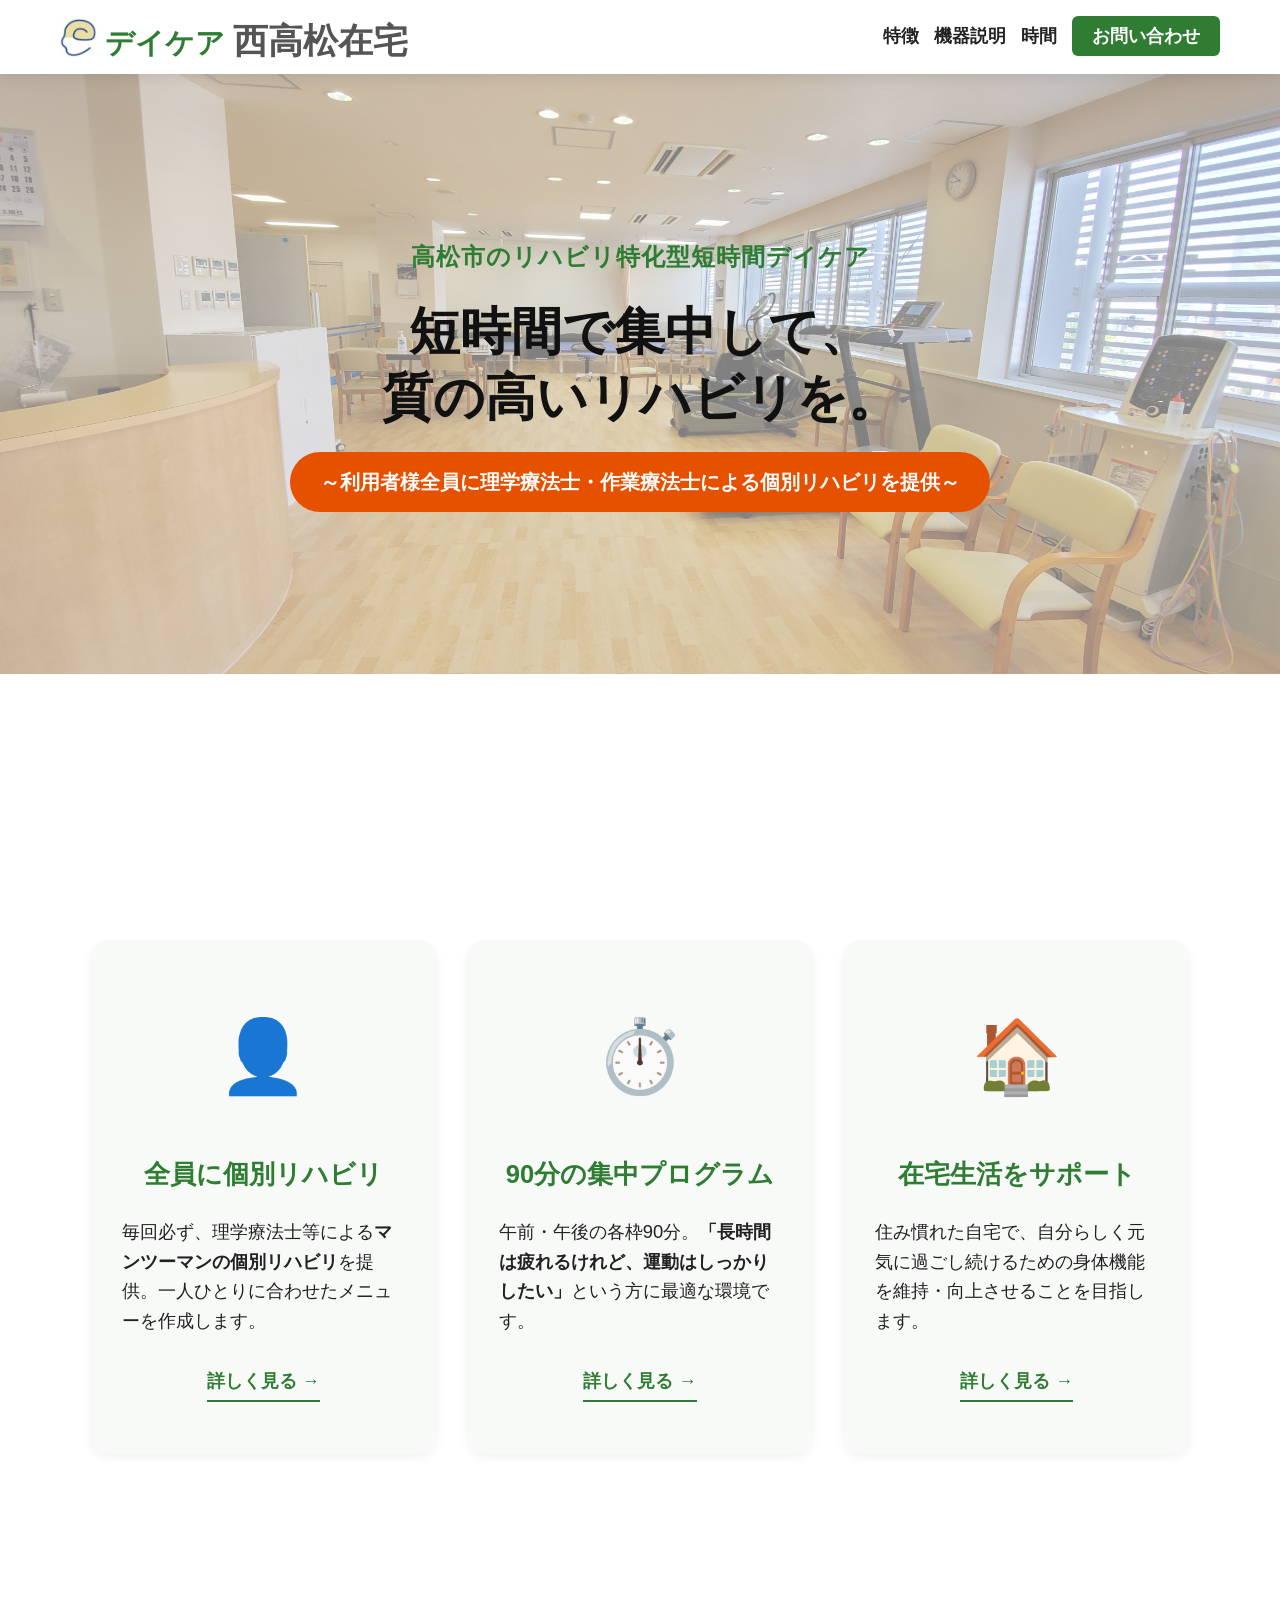
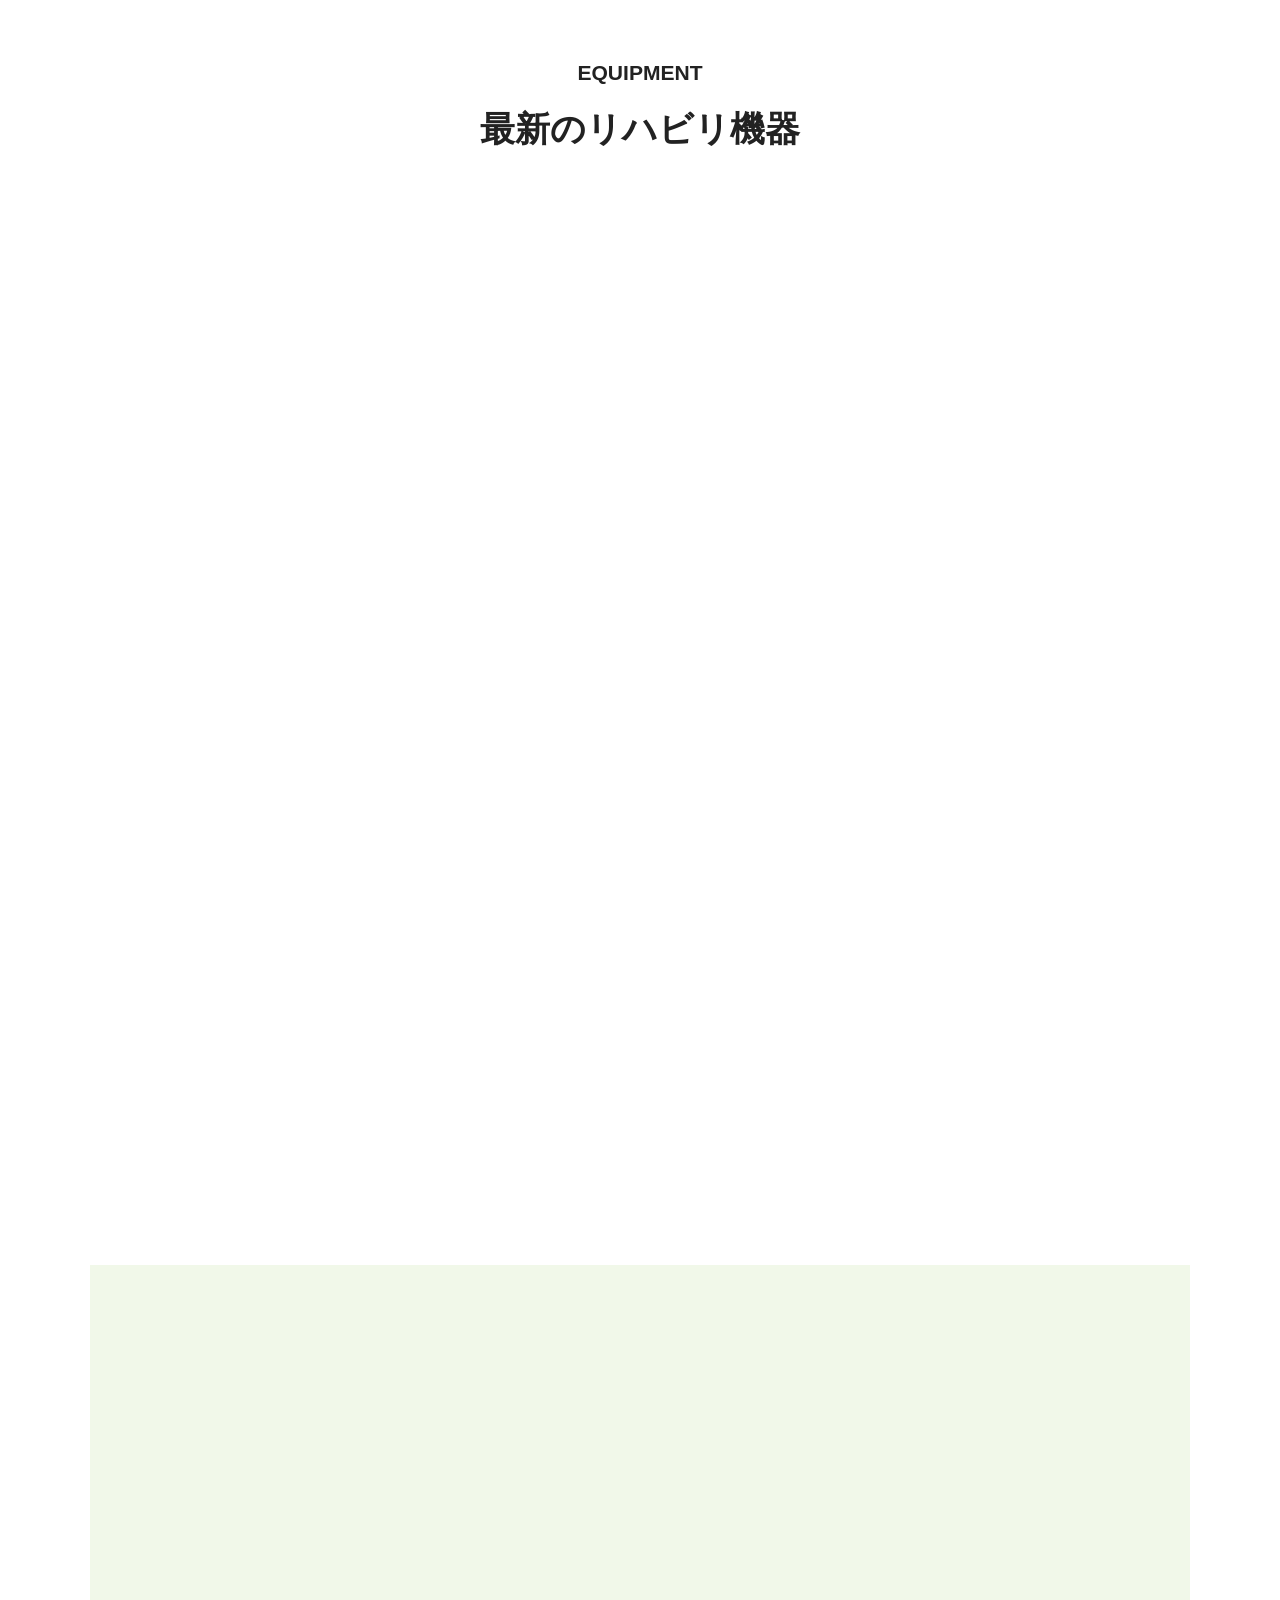
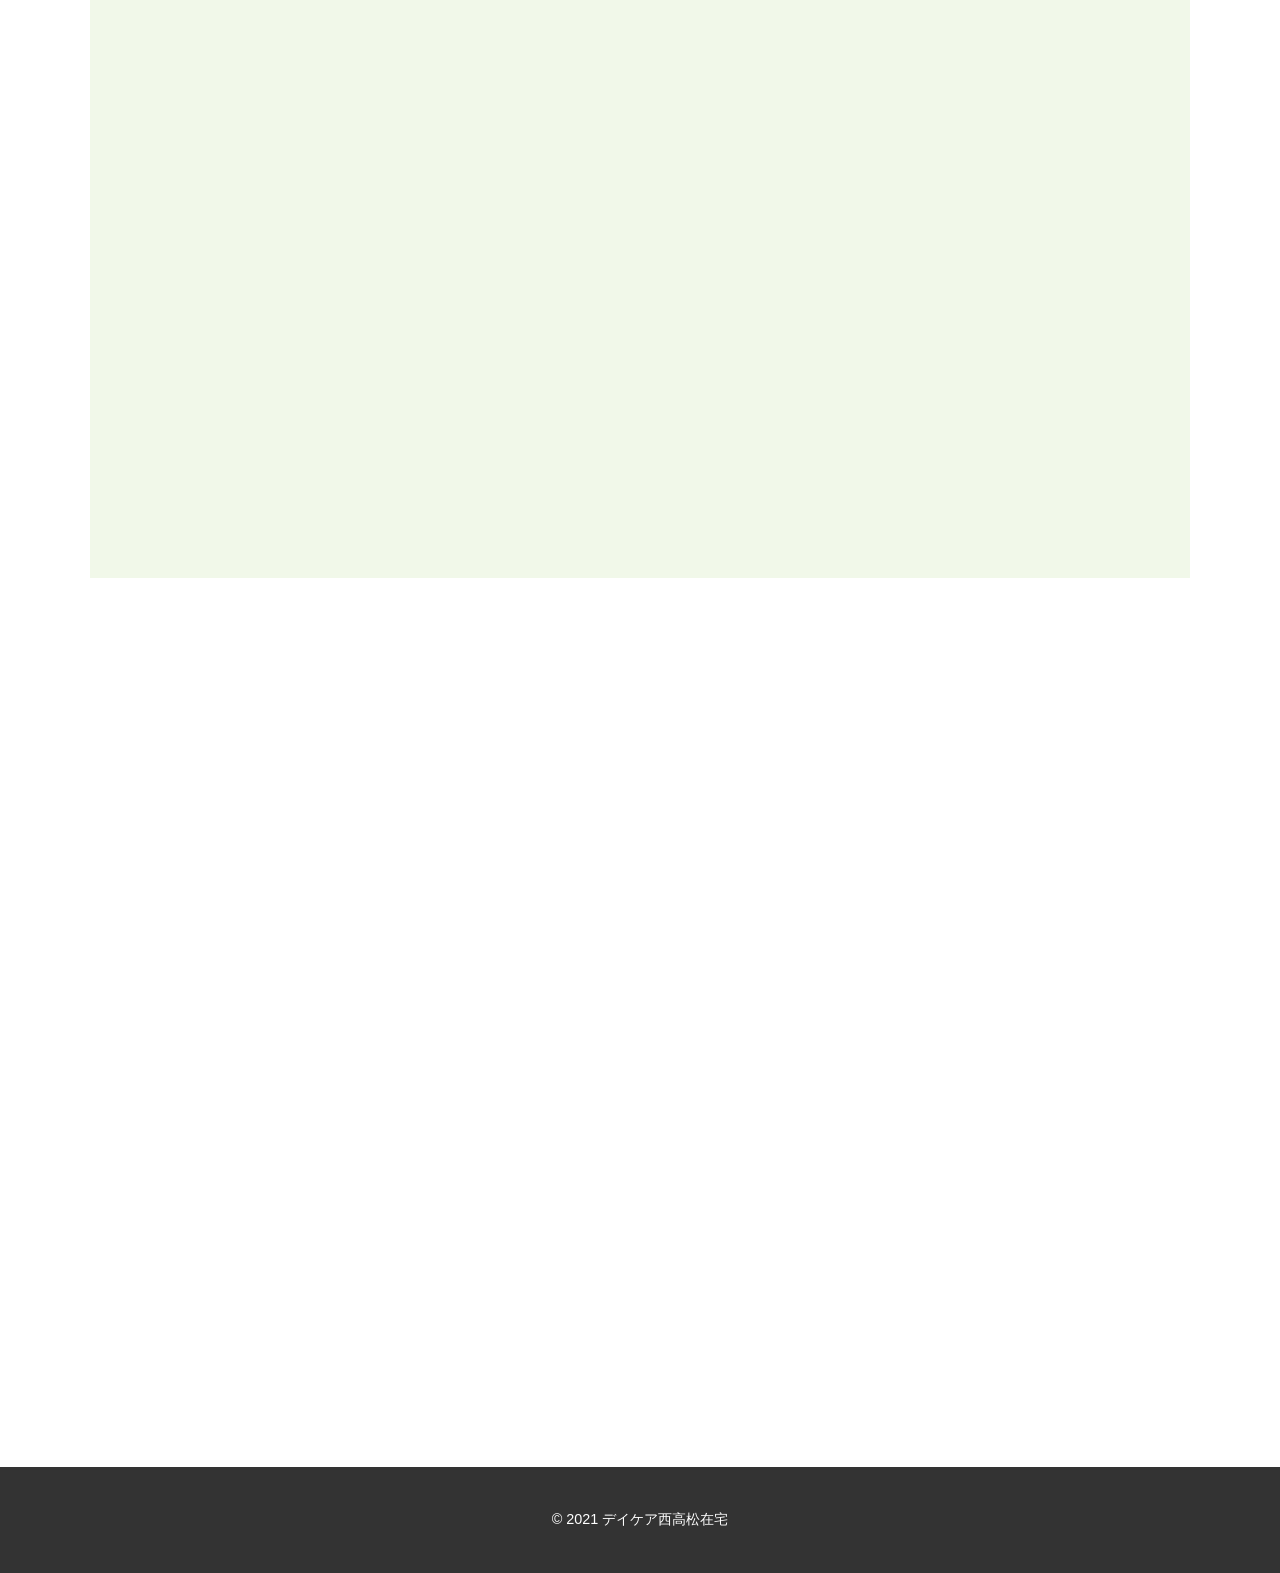
==== index.html @ 2478ccc9 "Add files via upload" ====
<!DOCTYPE html>
<html lang="ja">
<head>
    <meta charset="UTF-8">
    <meta name="viewport" content="width=device-width, initial-scale=1.0">
    <title>デイケア西高松在宅 | 高松市の短時間集中リハビリ</title>
    <link rel="stylesheet" href="style.css">
    <link rel="icon" href="favicon.jpg" type="image/jpeg">
</head>
<body>

    <header class="main-header">
        <div class="header-container">
            <div class="logo">
                <a href="index.html">
                    <img src="logo.jpg" alt="デイケア西高松在宅 ロゴ" class="header-logo-img">
                    デイケア <span class="logo-sub">西高松在宅</span>
                </a>
            </div>

            <nav class="main-nav">
            <ul>
                <li><a href="#features">特徴</a></li>
                <li><a href="#equipment">機器説明</a></li>
                <li><a href="#schedule">時間</a></li>
                <li><a href="contact.html" class="btn-contact-top">お問い合わせ</a></li>
            </ul>
        </div>
    </header>

    <main>
        <section class="hero">
            <div class="hero-slides">
                <img src="hero1.jpg" class="slide active" alt="施設内景">
                <img src="hero2.jpg" class="slide" alt="リハビリ風景">
            </div>
            
            <div class="hero-content">
                <p class="hero-sub reveal">高松市のリハビリ特化型短時間デイケア</p>
                
                <h1 class="reveal">短時間で集中して、<br>質の高いリハビリを。</h1>
                
                <div class="hero-badge reveal">
                    ～利用者様全員に理学療法士・作業療法士による<br class="mobile-br">個別リハビリを提供～
                </div>
            </div>
        </section>

        <section id="features" class="services container">
            <div class="section-title reveal">
                <h3>FEATURES</h3>
                <p>選ばれる3つの理由</p>
            </div>
            <div class="service-grid">
                <a href="rehab-individual.html" class="service-card reveal">
                    <div class="icon">👤</div>
                    <h4>全員に個別リハビリ</h4>
                    <p>毎回必ず、理学療法士等による<strong>マンツーマンの個別リハビリ</strong>を提供。一人ひとりに合わせたメニューを作成します。</p>
                    <span class="view-more">詳しく見る →</span>
                </a>

                <a href="rehab-program.html" class="service-card reveal">
                    <div class="icon">⏱️</div>
                    <h4>90分の集中プログラム</h4>
                    <p>午前・午後の各枠90分。<strong>「長時間は疲れるけれど、運動はしっかりしたい」</strong>という方に最適な環境です。</p>
                    <span class="view-more">詳しく見る →</span>
                </a>

                <a href="rehab-support.html" class="service-card reveal">
                    <div class="icon">🏠</div>
                    <h4>在宅生活をサポート</h4>
                    <p>住み慣れた自宅で、自分らしく元気に過ごし続けるための身体機能を維持・向上させることを目指します。</p>
                    <span class="view-more">詳しく見る →</span>
                </a>
            </div>
        </section>

        <section id="equipment" class="equipment-section container">
            <div class="section-title reveal">
                <h3>EQUIPMENT</h3>
                <p>最新のリハビリ機器</p>
            </div>

            <div class="equipment-grid">
                <div class="equipment-card reveal">
                    <div class="eq-image-box">
                        <picture>
                            <source srcset="aqua-mobile.jpg" media="(max-width: 768px)">
                            <img src="aqua-cube.jpg" alt="ウォーターベッド アクアキューブ">
                        </picture>
                        <span class="eq-tag">リラックス</span>
                    </div>
                    <div class="eq-info">
                        <h4>ウォーターベッド<br><small>（アクアキューブ）</small></h4>
                        <p>水圧の力で全身を優しくマッサージ。血行を促進し、リハビリ前後の筋肉を心地よくほぐします。</p>
                    </div>
                </div>

                <div class="equipment-card reveal">
                    <div class="eq-image-box">
                        <picture>
                            <source srcset="sedante-mobile.jpg" media="(max-width: 768px)">
                            <img src="sedante-neo.jpg" alt="干渉波 セダンテネオ">
                        </picture>
                        <span class="eq-tag">痛み・コリの緩和</span>
                    </div>
                    <div class="eq-info">
                        <h4>干渉波治療器<br><small>（セダンテネオ）</small></h4>
                        <p>深部の筋肉まで届く電気刺激で、関節の痛みや肩・腰の頑固なコリを和らげ、動きやすい体を作ります。</p>
                    </div>
                </div>

                <div class="equipment-card reveal">
                    <div class="eq-image-box">
                        <picture>
                            <source srcset="nustep-mobile.jpg" media="(max-width: 768px)">
                            <img src="nustep.jpg" alt="ニューステップ T4r">
                        </picture>
                        <span class="eq-tag">全身運動</span>
                    </div>
                    <div class="eq-info">
                        <h4>ニューステップ<br><small>（T4r）</small></h4>
                        <p>座ったまま手足を連動させて動かせるので、体力に自信がない方でも安全に全身の筋力トレーニングが可能です。</p>
                    </div>
                </div>

                <div class="equipment-card reveal">
                    <div class="eq-image-box">
                        <picture>
                            <source srcset="powerplate-mobile.jpg" media="(max-width: 768px)">
                            <img src="power-plate.jpg" alt="パワープレート my7">
                        </picture>
                        <span class="eq-tag">筋力・バランス</span>
                    </div>
                    <div class="eq-info">
                        <h4>パワープレート<br><small>（my7）</small></h4>
                        <p>独自の振動が筋肉を刺激し、短時間で筋力アップやバランス能力の向上が期待できる、最先端の機器です。</p>
                    </div>
                </div>

                <div class="equipment-card reveal">
                    <div class="eq-image-box">
                        <picture>
                            <source srcset="treadmill-mobile.jpg" media="(max-width: 768px)">
                            <img src="treadmill.jpg" alt="トレッドミル">
                        </picture>
                        <span class="eq-tag">歩行トレーニング</span>
                    </div>
                    <div class="eq-info">
                        <h4>トレッドミル<br><small>（傾斜機能付き）</small></h4>
                        <p>個々のペースに合わせた歩行練習が可能。傾斜をつけて歩くことで、お尻や太ももの裏の筋肉により効果的に効きます。</p>
                    </div>
                </div>
            </div>
        </section>

        <section id="schedule" class="schedule-section container">
            <div class="section-title reveal">
                <h3>SCHEDULE</h3>
                <p>サービス提供時間</p>
            </div>
            
            <div class="table-wrapper reveal">
                <table class="schedule-table">
                    <thead>
                        <tr>
                            <th>時間枠</th>
                            <th>月〜金</th>
                            <th>土曜日</th>
                        </tr>
                    </thead>
                    <tbody>
                        <tr>
                            <td class="time-label">午前①<br>09:00 – 10:30</td> <td class="mark">○</td>
                            <td class="mark">○</td>
                        </tr>
                        <tr>
                            <td class="time-label">午前②<br>10:45 – 12:15</td>
                            <td class="mark">○</td>
                            <td class="mark">○</td>
                        </tr>
                        <tr>
                            <td class="time-label">午後①<br>13:30 – 15:00</td>
                            <td class="mark">○</td>
                            <td class="closed">ー</td>
                        </tr>
                        <tr>
                            <td class="time-label">午後②<br>15:15 – 16:45</td>
                            <td class="mark">○</td>
                            <td class="closed">ー</td>
                        </tr>
                    </tbody>
                </table>
            </div>
            <div class="info-footer reveal">
                <p class="closed-notes">※日曜日・祝日・お盆・年末年始はお休みです。</p>
                <a href="contact.html" class="btn-tel">ご相談はこちら</a>
            </div>
        </section>

        <section id="access" class="access-section container">
            <div class="section-title reveal">
                <h3>ACCESS</h3>
                <p>アクセス・所在地</p>
            </div>

            <div class="access-grid reveal">
                <div class="map-area">
                    <iframe 
                        src="https://www.google.com/maps/embed?pb=!1m18!1m12!1m3!1d3288.547144970669!2d134.06280457635293!3d34.34316230237748!2m3!1f0!2f0!3f0!3m2!1i1024!2i768!4f13.1!3m3!1m2!1s0x355395638c4c34a1%3A0x679069d651786523!2z44CSNzYwLTAwNjYg6aaZ5bed55yM6auY5p2-5biC56aP5bKh55S677yU5LiB55uu77yS77yY4oiS77yT77yQIDJG!5e0!3m2!1sja!2sjp!4v1710920000000!5m2!1sja!2sjp" 
                        width="100%" height="300" style="border:0;" allowfullscreen="" loading="lazy" referrerpolicy="no-referrer-when-downgrade">
                    </iframe>
                </div>

                <div class="address-info">
                    <h4>デイケア西高松在宅</h4>
                    
                    <div class="address-details">
                        <p class="address-text">
                            <span class="zip">〒760-0066</span><br>
                            香川県高松市福岡町4丁目28番30号 2F
                        </p>
                        
                        <div class="contact-list">
                            <div class="contact-item">
                                <span class="label">電話</span>
                                <a href="tel:080-3127-6920" class="tel-link">080-3127-6920</a>
                            </div>
                            <div class="contact-item">
                                <span class="label">FAX</span>
                                <span class="value">087-821-8878</span>
                            </div>
                            <div class="contact-item">
                                <span class="label">Mail</span>
                                <a href="mailto:daycare.es@nishitakamatsu.jp" class="mail-link">daycare.es@nishitakamatsu.jp</a>
                            </div>
                        </div>
                    </div>

                    <div class="parking-info-box"> <h5>【お車でお越しの方へ】</h5>
                        <p>ビル北側にある<strong>立体駐車場1階の「緑色の枠」</strong>にお停めください。</p>
                    </div>
                </div>
            </div>
        </section>
        
    </main>

    <footer class="footer">
        <div class="container">
            <p>&copy; 2021 デイケア西高松在宅</p>
        </div>
    </footer>

    <script src="script.js"></script>
</body>
</html>
---- style.css ----
/* --- リセットと基本設定 --- */
* {
    margin: 0; padding: 0; box-sizing: border-box;
}

:root {
    --primary-color: #2E7D32; /* 濃い緑（信頼感） */
    --accent-color: #E65100;  /* 濃いオレンジ（活気） */
    --text-color: #222;       /* ほぼ黒（読みやすさ） */
    --bg-light: #F1F8E9;
}

body {
    font-size: 18px; /* 50-60代向けに大きく設定 */
    font-family: "Hiragino Kaku Gothic ProN", "Meiryo", sans-serif;
    color: var(--text-color);
    line-height: 1.8;
    background-color: #fff;
    overflow-x: hidden;
}

.container { max-width: 1100px; margin: 0 auto; padding: 0 20px; }

/* --- ヘッダー：ここが崩れ防止の肝です --- */
.main-header {
    width: 100%; background: #fff; box-shadow: 0 2px 15px rgba(0,0,0,0.1);
    position: sticky; top: 0; z-index: 1000;
}

.header-container {
    max-width: 1200px; margin: 0 auto; padding: 15px 20px;
    display: flex; justify-content: space-between; align-items: center;
}

/* --- ヘッダー内のロゴ調整 --- */
.logo {
    display: flex; /* 親要素もflexにしておくとより安定します */
    align-items: baseline; /* 親も揃えておきます */
    font-size: 1.8rem; /* ここがベースの大きさ */
    font-weight: bold;
    color: var(--primary-color);
    white-space: nowrap;
}

.logo-sub {
    /* ↓ サイズを 1rem から変更。親の .logo と同じにするには 1em (または 1.8rem) にします */
    font-size: 1.2em; 
    color: #555; /* 色はそのままグレーを維持 */
    margin-left: 0;
    font-weight: bold; /* デイケアに合わせて太字にすると統一感が出ます */
}

/* --- ロゴのレイアウト調整 --- */
.logo a {
    display: flex;       /* 横並び */
    /* ★ここを center から baseline に変更！ */
    align-items: baseline;
    gap: 12px;           /* ロゴと文字の隙間 */
    text-decoration: none;
    
    /* ★超重要：テキストの「見えない余白（行間）」を0にして、ロゴに高さを合わせます */
    line-height: 1 !important; 
}

.header-logo-img {
    height: 38px; /* 文字の高さに合わせるなら 38px 〜 40px くらい */
    width: auto;
    
    /* 余計なマージンは全てリセット */
    margin: 0 !important;
    position: static !important;
    
    /* ★もし下揃えにしてロゴが「下すぎ」と感じたら、
       ほんの少しだけ浮かせる魔法（1px〜2px） */
    transform: translateY(4px); 
}

.main-nav ul {
    list-style: none; display: flex; gap: 15px; align-items: center;
}
.main-nav a {
    text-decoration: none; color: var(--text-color); font-weight: bold; font-size: 1.1rem;
}
.btn-contact-top {
    background: var(--primary-color) !important; color: #fff !important;
    padding: 10px 20px; border-radius: 6px; font-size: 1rem;
}

/* --- ヒーロー（じわーと入れ替わるクロスフェード版） --- */
.hero {
    height: 600px; /* スライドが見えやすいよう少し高めに設定 */
    position: relative;
    display: flex;
    align-items: center;
    justify-content: center;
    text-align: center;
    overflow: hidden;
    background-color: #f0f0f0;
}

/* スライド画像エリア */
.hero-slides {
    position: absolute;
    top: 0; left: 0;
    width: 100%; height: 100%;
    z-index: 1;
}

.slide {
    position: absolute;
    top: 0; left: 0;
    width: 100%; height: 100%;
    object-fit: cover;
    
    /* 初期状態は透明 */
    opacity: 0;
    /* 2秒かけてじわーと変化させる */
    transition: opacity 2.0s ease-in-out; 
}

/* このクラスがついた時だけ表示される */
.slide.active {
    opacity: 1;
}

/* 画像の上の半透明カバー（文字を読みやすくする） */
.hero-slides::after {
    content: "";
    position: absolute;
    top: 0; left: 0;
    width: 100%; height: 100%;
    background: rgba(255, 255, 255, 0.5); /* 白背景を50%被せる */
    z-index: 2;
}

/* 文字コンテンツエリア */
.hero-content {
    position: relative;
    z-index: 3; /* 画像やカバーより上に表示 */
    padding: 0 20px;
}

/* --- 文字サイズ設定（50-60代向けデカ文字） --- */
.hero h1 { 
    font-size: 3.2rem; 
    line-height: 1.3; 
    color: #111; 
    margin: 20px 0; 
}

.hero-sub {
    color: var(--primary-color);
    font-weight: bold;
    font-size: 1.5rem; 
    letter-spacing: 1px;
    margin-bottom: 15px;
    display: block;
}

.hero-badge {
    display: inline-block; 
    background: var(--accent-color); 
    color: #fff;
    padding: 12px 30px; 
    border-radius: 50px; 
    font-size: 1.25rem; 
    font-weight: bold;
}

/* フェードアニメーション */
.fade {
    animation: fadeEffect 2s;
}

@keyframes fadeEffect {
    from { opacity: 0.4; }
    to { opacity: 1; }
}

/* --- 特徴カード（最新のアニメーション・色付き版） --- */
.services { 
    padding: 100px 0; 
}

.section-title { 
    text-align: center; 
    margin-bottom: 60px; 
}

.section-title p { 
    font-size: 2.2rem; 
    font-weight: bold; 
    margin-top: 5px; 
}

.service-grid {
    display: grid;
    grid-template-columns: repeat(auto-fit, minmax(300px, 1fr));
    gap: 30px;
}

/* カード本体の設定 */
.service-card {
    display: block; /* カード全体をクリック可能に */
    text-decoration: none; /* リンクの下線を消す */
    color: inherit; /* 文字色を黒のままに */
    background: #f8faf8; /* ★ほんのり薄いセージグリーン */
    padding: 50px 30px;
    border-radius: 20px;
    border: 2px solid transparent;
    text-align: center;
    box-shadow: 0 4px 10px rgba(0,0,0,0.05);
    
    /* 動きをなめらかにする設定 */
    transition: all 0.3s ease;
    cursor: pointer;
}

/* マウスを乗せた時の動き（ホバー） */
.service-card:hover {
    background: #ffffff; /* 背景を白く */
    border-color: var(--primary-color); /* 枠線を緑に */
    transform: translateY(-10px); /* 10px上に浮き上がる */
    box-shadow: 0 15px 30px rgba(46, 125, 50, 0.15); /* 影を強くする */
}

.service-card .icon {
    font-size: 4.5rem;
    margin-bottom: 30px;
    display: block;
}

.service-card h4 {
    font-size: 1.6rem;
    color: var(--primary-color);
    margin-bottom: 20px;
}

.service-card p {
    font-size: 1.15rem;
    text-align: left;
    margin-bottom: 20px;
    line-height: 1.6;
}

/* 「詳しく見る」の文字 */
.view-more {
    display: inline-block;
    color: var(--primary-color);
    font-weight: bold;
    border-bottom: 2px solid var(--primary-color);
    padding-bottom: 2px;
    margin-top: 10px;
    transition: 0.3s;
}

.service-card:hover .view-more {
    color: var(--accent-color);
    border-color: var(--accent-color);
}
/* --- 時間割テーブル --- */
.schedule-section { padding-bottom: 100px; background: var(--bg-light); padding-top: 80px; }
.table-wrapper { overflow-x: auto; margin-top: 30px; }
.schedule-table {
    width: 100%; border-collapse: collapse; background: #fff; font-size: 1.4rem;
}
.schedule-table th {
    background: var(--primary-color);
    color: #fff;
    /* ★20pxから10pxに減らします */
    padding: 10px; 
    text-align: center;
}

.schedule-table td {
    /* ★こちらも10pxに。左右の余白は15pxくらい残すと見やすいです */
    padding: 10px 15px; 
    border: 1px solid #ddd;
    text-align: center;
    font-weight: bold;
    /* ★行の間隔も少し詰めるとさらにスッキリします */
    line-height: 1.3;
}

/* ↓ ここを修正しました：中央寄せにして、左の余白をリセットしています */
.time-label { 
    text-align: center !important; 
    background: #fafafa; 
    padding-left: 0 !important; 
}

.mark { color: var(--primary-color); font-size: 1.6rem; }

/* --- フォームへの誘導ボタン --- */
.info-footer { text-align: center; margin-top: 60px; }
.btn-tel {
    display: inline-block; background: var(--accent-color); color: #fff;
    text-decoration: none; padding: 25px 50px; border-radius: 12px;
    font-size: 1.6rem; font-weight: bold; box-shadow: 0 4px 0 #bf4300;
}

/* --- アクセスセクション（完成版：駐車場強調デザイン） --- */
.access-section {
    padding: 100px 20px;
}

.access-grid {
    display: flex;
    gap: 50px;
    align-items: flex-start;
    margin-top: 40px;
}

.map-area {
    flex: 1.2;
    border-radius: 20px;
    overflow: hidden;
    box-shadow: 0 10px 30px rgba(0,0,0,0.08);
    border: 1px solid #eee;
}

.address-info {
    flex: 1;
}

.address-info h4 {
    font-size: 2rem;
    color: var(--primary-color);
    margin-bottom: 25px;
    border-bottom: 3px solid var(--primary-color);
    display: inline-block;
    padding-bottom: 5px;
}

.address-text {
    font-size: 1.3rem;
    font-weight: bold;
    margin-bottom: 30px;
    line-height: 1.6;
}

/* 連絡先リスト */
.contact-item {
    display: flex;
    align-items: center;
    margin-bottom: 15px;
    font-size: 1.2rem;
}

.contact-item .label {
    background: var(--primary-color);
    color: #fff;
    padding: 2px 12px;
    border-radius: 4px;
    font-size: 0.9rem;
    margin-right: 15px;
    min-width: 65px;
    text-align: center;
}

.tel-link {
    color: var(--accent-color);
    text-decoration: none;
    font-size: 1.7rem; /* 少しだけ大きくしました */
    font-weight: bold;
}

.mail-link {
    color: var(--primary-color);
    word-break: break-all;
    text-decoration: none;
}

/* ★ 駐車場案内の強調ボックス（ここが新しくなっています） */
.parking-info-box {
    background: #FFF3E0; /* 薄いオレンジ背景 */
    border: 2px dashed var(--accent-color); /* オレンジの点線で囲む */
    padding: 25px;
    border-radius: 12px;
    margin-top: 30px;
}

.parking-info-box h5 {
    color: var(--accent-color);
    font-size: 1.2rem;
    margin-bottom: 10px;
}

.parking-info-box p {
    font-size: 1.1rem;
    line-height: 1.6;
}

.parking-info-box strong {
    color: #d32f2f; /* 赤文字でさらに強調 */
    font-size: 1.2rem;
}

/* --- 導入機器セクション --- */
.equipment-section {
    padding: 100px 20px;
    background-color: #fff;
}

/* --- 修正後の `.equipment-grid` --- */
.equipment-grid {
    /* グリッドからフレックスボックスに変更します */
    display: flex;
    flex-wrap: wrap;       /* 追加：画面幅に合わせて折り返す */
    justify-content: center; /* ★肝：アイテム全体を中央揃えにする */
    gap: 40px;
    margin-top: 40px;
}

/* 各カードの幅をフレックスで調整します */
.equipment-card {
    background: #fff;
    border-radius: 15px;
    overflow: hidden;
    box-shadow: 0 10px 25px rgba(0,0,0,0.05);
    border: 1px solid #eee;

    /* カードの幅をフレックスで管理 */
    /* 画面幅に合わせて320pxまで広がり、狭くなれば縮む設定 */
    flex: 0 1 320px; 
}

/* 画像エリア */
.eq-image-box {
    position: relative;
    width: 100%;
    height: 220px;
    background: #f0f0f0; /* 画像がない時の仮背景 */
}

.eq-image-box img {
    width: 100%;
    height: 100%;
    object-fit: cover;
}

/* オレンジ色のタグ */
.eq-tag {
    position: absolute;
    top: 15px;
    left: 15px;
    background: var(--accent-color);
    color: #fff;
    padding: 5px 15px;
    border-radius: 50px;
    font-size: 0.9rem;
    font-weight: bold;
}

/* テキストエリア */
.eq-info {
    padding: 25px;
}

.eq-info h4 {
    font-size: 1.4rem;
    color: var(--primary-color);
    margin-bottom: 15px;
    line-height: 1.3;
}

.eq-info h4 small {
    font-size: 0.9rem;
    color: #666;
}

.eq-info p {
    font-size: 1.05rem;
    line-height: 1.6;
    color: #444;
}

/* --- フッター --- */
.footer { padding: 40px 0; text-align: center; background: #333; color: #fff; font-size: 0.9rem; }

/* --- アニメーション --- */
.reveal { opacity: 0; transform: translateY(40px); transition: 1s ease-out; }
.reveal.active { opacity: 1; transform: translateY(0); }

/* --- 詳細ページ用スタイル --- */
.sub-page {
    background-color: #fff;
}

.page-content {
    padding-top: 60px;
    padding-bottom: 100px;
    max-width: 900px; /* 読みやすいように少し幅を絞る */
}

.detail-header {
    /* ↓ タイトルと上のCONTACTを中央に寄せます */
    text-align: center; 
    border-bottom: 2px solid var(--primary-color);
    margin-bottom: 40px;
    padding-bottom: 20px;
}

.category-tag {
    color: var(--primary-color);
    font-weight: bold;
    letter-spacing: 2px;
    font-size: 0.9rem;
}

.detail-header h1 {
    font-size: 2.2rem;
    color: #111;
    margin-top: 10px;
}

.lead-text {
    font-size: 1.3rem; 
    font-weight: bold;
    color: var(--primary-color);
    margin-bottom: 40px;
    line-height: 1.5;
    /* ↓ ここを修正：文章自体も中央に寄せます */
    text-align: center; 
    /* 前回の nowrap は消さずに入れておくと1行を維持できます */
    white-space: nowrap; 
}

.detail-body h3 {
    font-size: 1.6rem;
    margin: 40px 0 20px;
    padding-left: 15px;
    border-left: 5px solid var(--accent-color);
}

.detail-body p {
    font-size: 1.15rem;
    margin-bottom: 25px;
}

.point-box {
    background: var(--bg-light);
    padding: 30px;
    border-radius: 15px;
    margin: 40px 0;
}

.point-box h4 {
    font-size: 1.3rem;
    margin-bottom: 15px;
    color: var(--primary-color);
}

.point-box ul {
    list-style-type: "✔ ";
    padding-left: 20px;
}

.point-box li {
    font-size: 1.1rem;
    margin-bottom: 10px;
}

.back-link {
    margin-top: 60px;
    text-align: center;
}

.btn-back {
    text-decoration: none;
    color: #666;
    font-weight: bold;
    border: 1px solid #ccc;
    padding: 10px 25px;
    border-radius: 5px;
    transition: 0.3s;
}

.btn-back:hover {
    background: #f5f5f5;
}

/* --- ロゴのリンク設定を追記 --- */
.logo a {
    text-decoration: none; /* 下線を消す */
    color: inherit;        /* 親要素（.logo）の色を引き継ぐ */
    display: block;        /* クリックできる範囲を広げる */
}

/* --- お問い合わせフォーム（別ページ用） --- */
.contact-form-area {
    background: #fff;
    padding: 40px 0;
}

.contact-form {
    display: flex;
    flex-direction: column;
    gap: 30px;
    margin-top: 30px;
}

.form-group {
    display: flex;
    flex-direction: column;
    gap: 10px;
}

.form-group label {
    font-weight: bold;
    font-size: 1.1rem;
    color: var(--primary-color);
}

.required {
    background: #ff5252;
    color: #fff;
    font-size: 0.75rem;
    padding: 2px 8px;
    border-radius: 4px;
    margin-left: 10px;
}

.form-group input, 
.form-group select, 
.form-group textarea {
    padding: 15px;
    border: 2px solid #ddd;
    border-radius: 8px;
    font-size: 1.1rem;
}

/* 送信ボタン（オレンジ色） */
.form-submit {
    text-align: center;
    margin-top: 20px;
}

.btn-submit {
    background: var(--accent-color);
    color: #fff;
    border: none;
    padding: 20px 50px;
    font-size: 1.4rem;
    font-weight: bold;
    border-radius: 50px;
    cursor: pointer;
    box-shadow: 0 4px 0 #bf4300;
    transition: 0.2s;
}

.btn-submit:hover {
    transform: translateY(2px);
    box-shadow: 0 2px 0 #bf4300;
}

.submit-notes {
    margin-top: 15px;
    font-size: 0.9rem;
    color: #666;
}

/* マウスを乗せた時に少しだけ透明にして「押せる」ことを伝える（お好みで） */
.logo a:hover {
    opacity: 0.8;
}

/* --- サンクスページ専用スタイル --- */
.thanks-message {
    text-align: center;
    padding: 60px 20px;
}

.success-icon {
    width: 80px;
    height: 80px;
    background: var(--primary-color);
    color: #fff;
    font-size: 40px;
    line-height: 80px;
    border-radius: 50%;
    margin: 0 auto 30px;
}

.thanks-message h1 {
    font-size: 2rem;
    color: var(--primary-color);
    margin-bottom: 20px;
}

.thanks-body {
    margin: 40px auto;
    max-width: 600px;
    font-size: 1.15rem;
    line-height: 2;
}

.caution-text {
    margin-top: 30px;
    font-size: 0.95rem;
    color: #666;
    background: #f9f9f9;
    padding: 15px;
    border-radius: 8px;
}

/* PCでは改行を無効にする */
.mobile-br {
    display: none;
}

/* ==========================================
   スマートフォン・タブレット用の魔法 (レスポンシブ)
   ========================================== */

@media (max-width: 768px) {
    /* 1. 全体設定：余白の調整 */
    body {
        font-size: 16px; /* スマホでは標準サイズに */
    }
    
    .container {
        padding: 0 15px;
    }

    section {
        padding: 60px 0 !important; /* セクション間の余白を詰める */
    }

    /* 2. ヘッダー：ロゴとメニューを縦に並べる */
    .header-container {
        flex-direction: column;
        gap: 15px;
        padding: 15px 10px;
    }

    .logo {
        font-size: 1.5rem;
    }

    .main-nav ul {
        gap: 10px;
        flex-wrap: wrap; /* メニューが多い場合に折り返す */
        justify-content: center;
    }

    .main-nav a {
        font-size: 0.9rem;
    }

    /* 3. ヒーローエリア：文字を画面に収める */
    .hero {
        height: 450px; /* 高さを少し抑える */
    }

    .hero h1 {
        font-size: 1.8rem; /* 文字を小さくして1行に収まりやすく */
        line-height: 1.4;
    }

    .hero-sub {
        font-size: 1.1rem;
    }

    /* スマホで改行を有効にする */
    .mobile-br {
        display: block;
    }

    .hero-badge {
        font-size: 1.0rem !important; /* 少し大きくしても2段なら入ります */
        padding: 15px 10px;
        line-height: 1.6; /* ★2段になった時の行の間隔を調整 */
        width: 100%;
        border-radius: 10px; /* 2段になるので角丸を少し控えめにすると綺麗です */
    }

    /* 4. 特徴・機器カード：スマホ用レイアウト調整 */

    /* --- 3つの理由：2枚並び ＋ 1枚中央寄せ --- */
    .service-grid {
        display: grid; 
        grid-template-columns: 1fr 1fr; /* 2列にする */
        gap: 10px;        /* カード間の隙間を少し詰める */
        padding: 0 20px;  /* ★左右に余白（ゆとり）を作る */
        margin-bottom: 30px;
    }

    .service-card {
        width: 100% !important;
        max-width: none !important;
        /* ★上下の余白（padding）を 25px → 15px に削って、高さを抑える */
        padding: 15px 10px !important; 
        flex: none !important;
        display: flex;
        flex-direction: column;
        justify-content: space-between; /* 中身を等間隔にして高さを揃える */
    }

    /* ★魔法：3番目のカードを「上の2枚と同じ幅」で中央に置く */
    .service-card:nth-child(3) {
        grid-column: 1 / span 2; 
        /* 2枚並びの時と全く同じ幅（約半分）に制限する */
        width: calc(50% - 5px) !important; 
        margin: 0 auto; /* 中央に配置 */
    }

    /* --- カードの中身をさらにコンパクトに（高さを抑える工夫） --- */
    .service-card .icon { 
        font-size: 2.5rem !important; /* 少し小さく */
        margin-bottom: 10px !important; /* アイコン下の隙間を詰める */
    }
    
    .service-card h4 { 
        font-size: 1.05rem !important; 
        margin-bottom: 8px !important; /* タイトル下の隙間を詰める */
        line-height: 1.3 !important;
    }
    
    .service-card p { 
        font-size: 0.85rem !important; 
        line-height: 1.4 !important; 
        margin-bottom: 10px !important;
    }

    .view-more {
        font-size: 0.85rem !important; /* 詳しく見るの文字も少し小さく */
        margin-top: 5px !important;
    }
    
    /* --- 機器説明の交互レイアウト魔法 --- */
    .equipment-grid {
        display: flex;
        flex-direction: column; /* 縦に並べる */
        gap: 20px; /* カード同士の間隔 */
        padding: 0 10px;
    }

    .equipment-card {
        display: flex; /* 横並びにする */
        flex-direction: row; /* 基本は【左：画像 / 右：説明】 */
        width: 100% !important;
        max-width: none;
        height: 240px; /* 高さを揃えてスッキリさせる */
        border-radius: 12px;
        background: #fff;
    }

    /* ★魔法：2番目、4番目のカードだけ左右を入れ替える */
    .equipment-card:nth-child(even) {
        flex-direction: row-reverse; /* 【左：説明 / 右：画像】 */
    }

    .eq-image-box {
        flex: 0 0 42%; /* 画像の幅を42%に固定（縦長が綺麗に見える比率） */
        height: 100%;
    }

    .eq-image-box img {
        width: 100%;
        height: 100%;
        object-fit: cover; /* 画像を枠いっぱいに収める */
    }

    .eq-info {
        flex: 1; /* 残りの幅を説明文に */
        padding: 15px 12px;
        display: flex;
        flex-direction: column;
        justify-content: center; /* 文字を上下中央に */
    }

    .eq-info h4 {
        font-size: 1.1rem;
        margin-bottom: 8px;
    }

    .eq-info p {
        font-size: 0.85rem; /* スマホの横並びだと幅が狭いので、少し文字を小さく */
        line-height: 1.5;
        margin-bottom: 0;
    }

    /* オレンジのタグをスマホ用に調整 */
    .eq-tag {
        font-size: 0.7rem;
        padding: 3px 8px;
        top: 8px;
        left: 8px;
    }

    /* --- 5. 時間割：左右に「ゆとり」を持たせて画面に収める --- */
    .table-wrapper {
        /* 100%から左右15pxずつ（合計30px）引いた幅にします */
        width: calc(100% - 20px); 
        /* 左右をautoにすることで、表を画面の真ん中に配置します */
        margin: 20px auto 0; 
        overflow-x: hidden;
        border-radius: 8px; /* 角を少し丸くするとさらに優しい印象に */
        border: 1px solid #eee;
    }

    .schedule-table {
        width: 100%;
        table-layout: fixed;
        font-size: 0.95rem; /* ほんの少しだけ小さくして、余白に回します */
    }

    /* 各列の幅を再調整（1行目の文字数に合わせる） */
    .schedule-table th:nth-child(1),
    .schedule-table td:nth-child(1) { width: 46%; } /* 時間枠 */
    .schedule-table th:nth-child(2),
    .schedule-table td:nth-child(2) { width: 27%; } /* 月〜金 */
    .schedule-table th:nth-child(3),
    .schedule-table td:nth-child(3) { width: 27%; } /* 土曜日 */

    .schedule-table th, 
    .schedule-table td {
        padding: 12px 2px; /* 上下の余白を増やして、左右はスッキリ */
        letter-spacing: -0.5px;
    }

    .time-label {
        line-height: 1.3; /* 2行になった時の行間を詰める */
        font-weight: bold;
    }

    /* 6. アクセス：地図を上に、情報を下に */
    /* --- 6. アクセス：表示崩れをリセットしてシンプルに直す --- */
    .access-grid {
        display: flex;
        flex-direction: column;
        gap: 20px;
        /* 余計な横ズレを防ぐためマージンをリセット */
        margin: 0 !important;
    }

    /* --- 6. アクセス：地図の「空き地」を消して、縦に引き伸ばす --- */
    .access-grid {
        display: block !important; /* レイアウトの干渉を防ぐためblockに固定 */
        margin: 0 !important;
        padding: 0 !important;
    }

    .map-area {
        /* 左右を画面いっぱいに広げる（一番確実な方法） */
        width: 100vw !important;
        margin-left: calc(-50vw + 50%) !important;
        
        /* 箱の高さを300pxに固定 */
        height: 300px !important;
        
        position: relative !important;
        overflow: hidden !important;
        border: none !important;
        background: #eee; /* 読み込み中の背景色 */
    }

    /* ★ここが最重要：地図そのもの（iframe）を300pxに強制します */
    .map-area iframe {
        display: block !important;
        width: 100% !important;
        height: 300px !important; /* 箱と同じ高さを直接指定！ */
        border: 0 !important;
    }

    .address-info {
        /* 文字情報は左右に15pxの余白を戻す */
        padding: 0 15px;
        margin-top: 20px;
    }

    .address-info h4 {
        font-size: 1.6rem;
    }

    .tel-link {
        font-size: 1.5rem;
    }

    /* 7. コンタクトページ（詳細ページ共通） */
    .page-content {
        padding: 40px 15px;
    }

    .detail-header h1 {
        /* ★1.8remだと大きすぎるので、1.45remに調整 */
        font-size: 1.45rem !important;
        /* ★絶対に改行させない魔法 */
        white-space: nowrap; 
        /* ★文字の間隔をほんの少し詰めて横幅を稼ぐ */
        letter-spacing: -1px; 
    }

    .lead-text {
        /* ★スマホで1行にするため nowrap に変更 */
        white-space: nowrap; 
        /* ★21文字を収めるためにサイズを調整 */
        font-size: 0.95rem !important;
        line-height: 1.6;
        letter-spacing: -0.5px;
        text-align: center;
    }

    /* 以下、余白などはNacchanの設定をそのまま維持しています */
    .contact-wrapper {
        padding: 30px 20px;
    }

    .btn-submit {
        width: 100%;
        padding: 20px;
    }
}
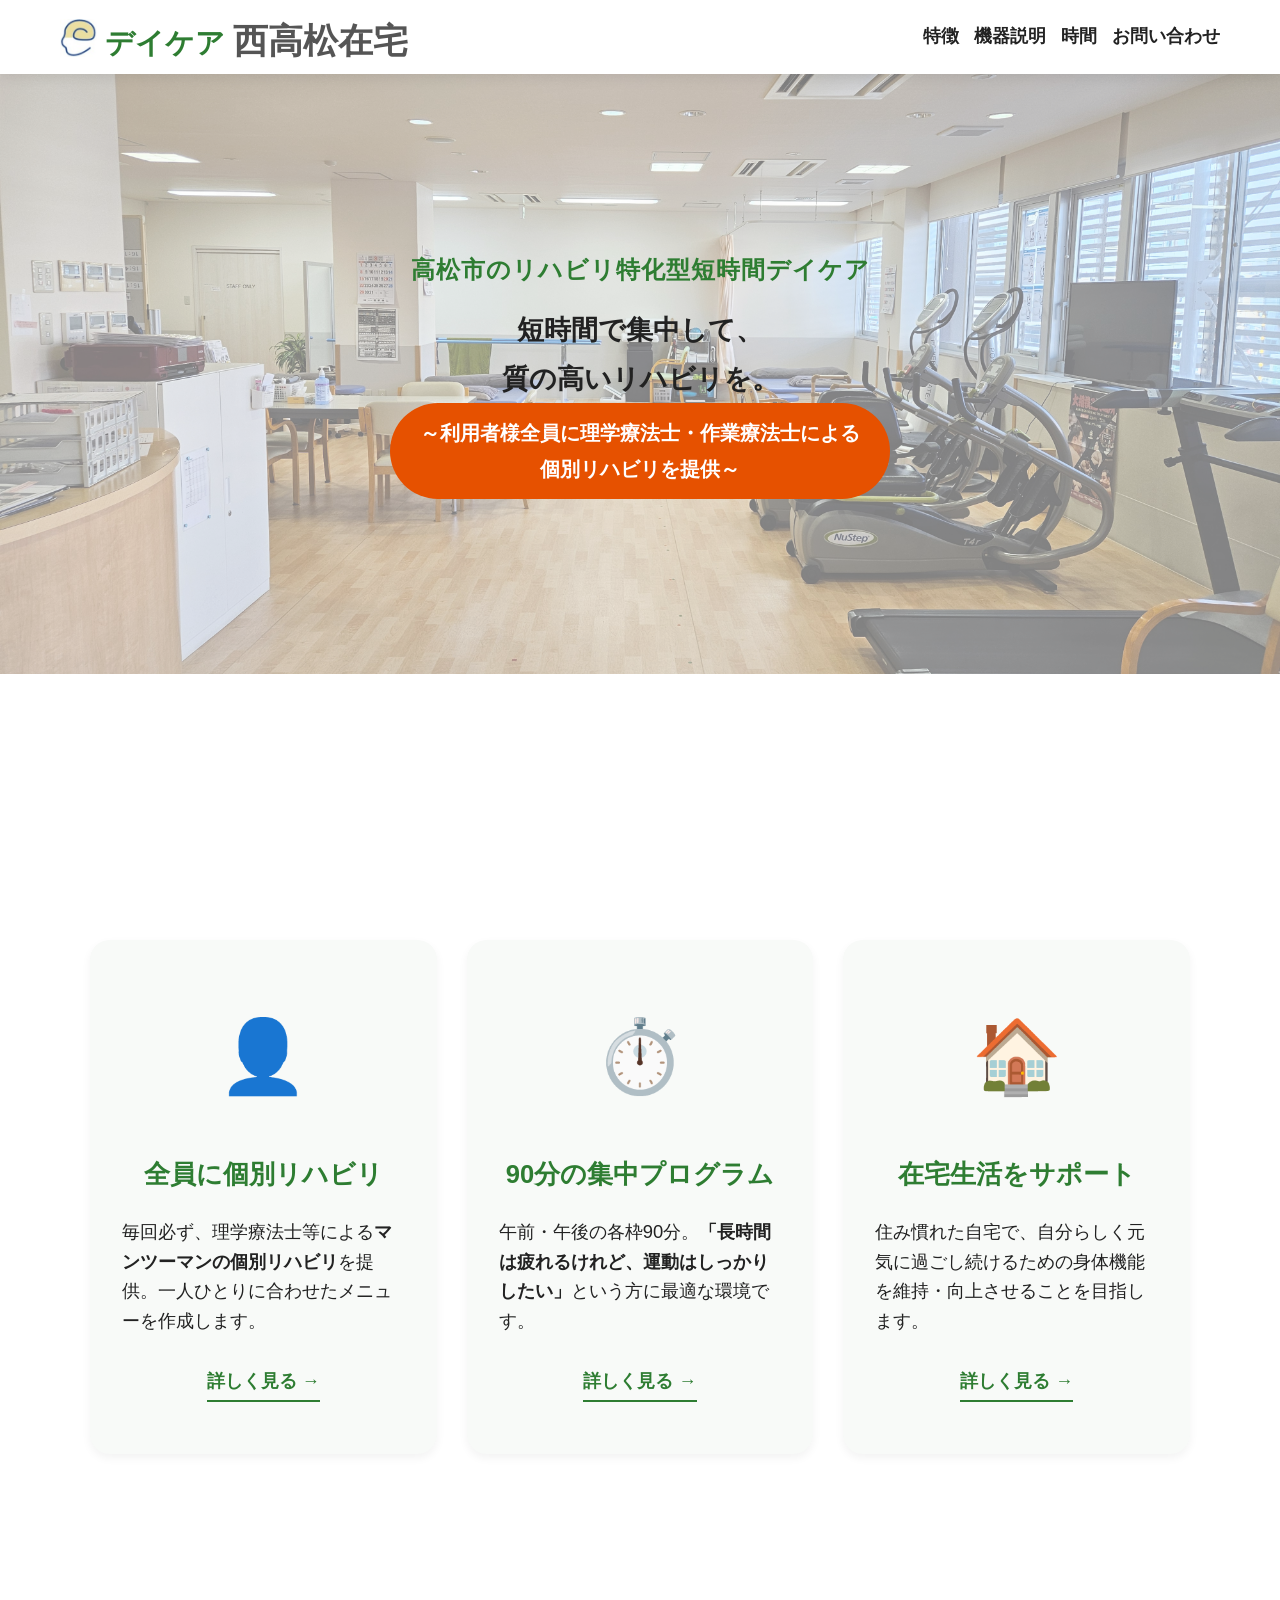
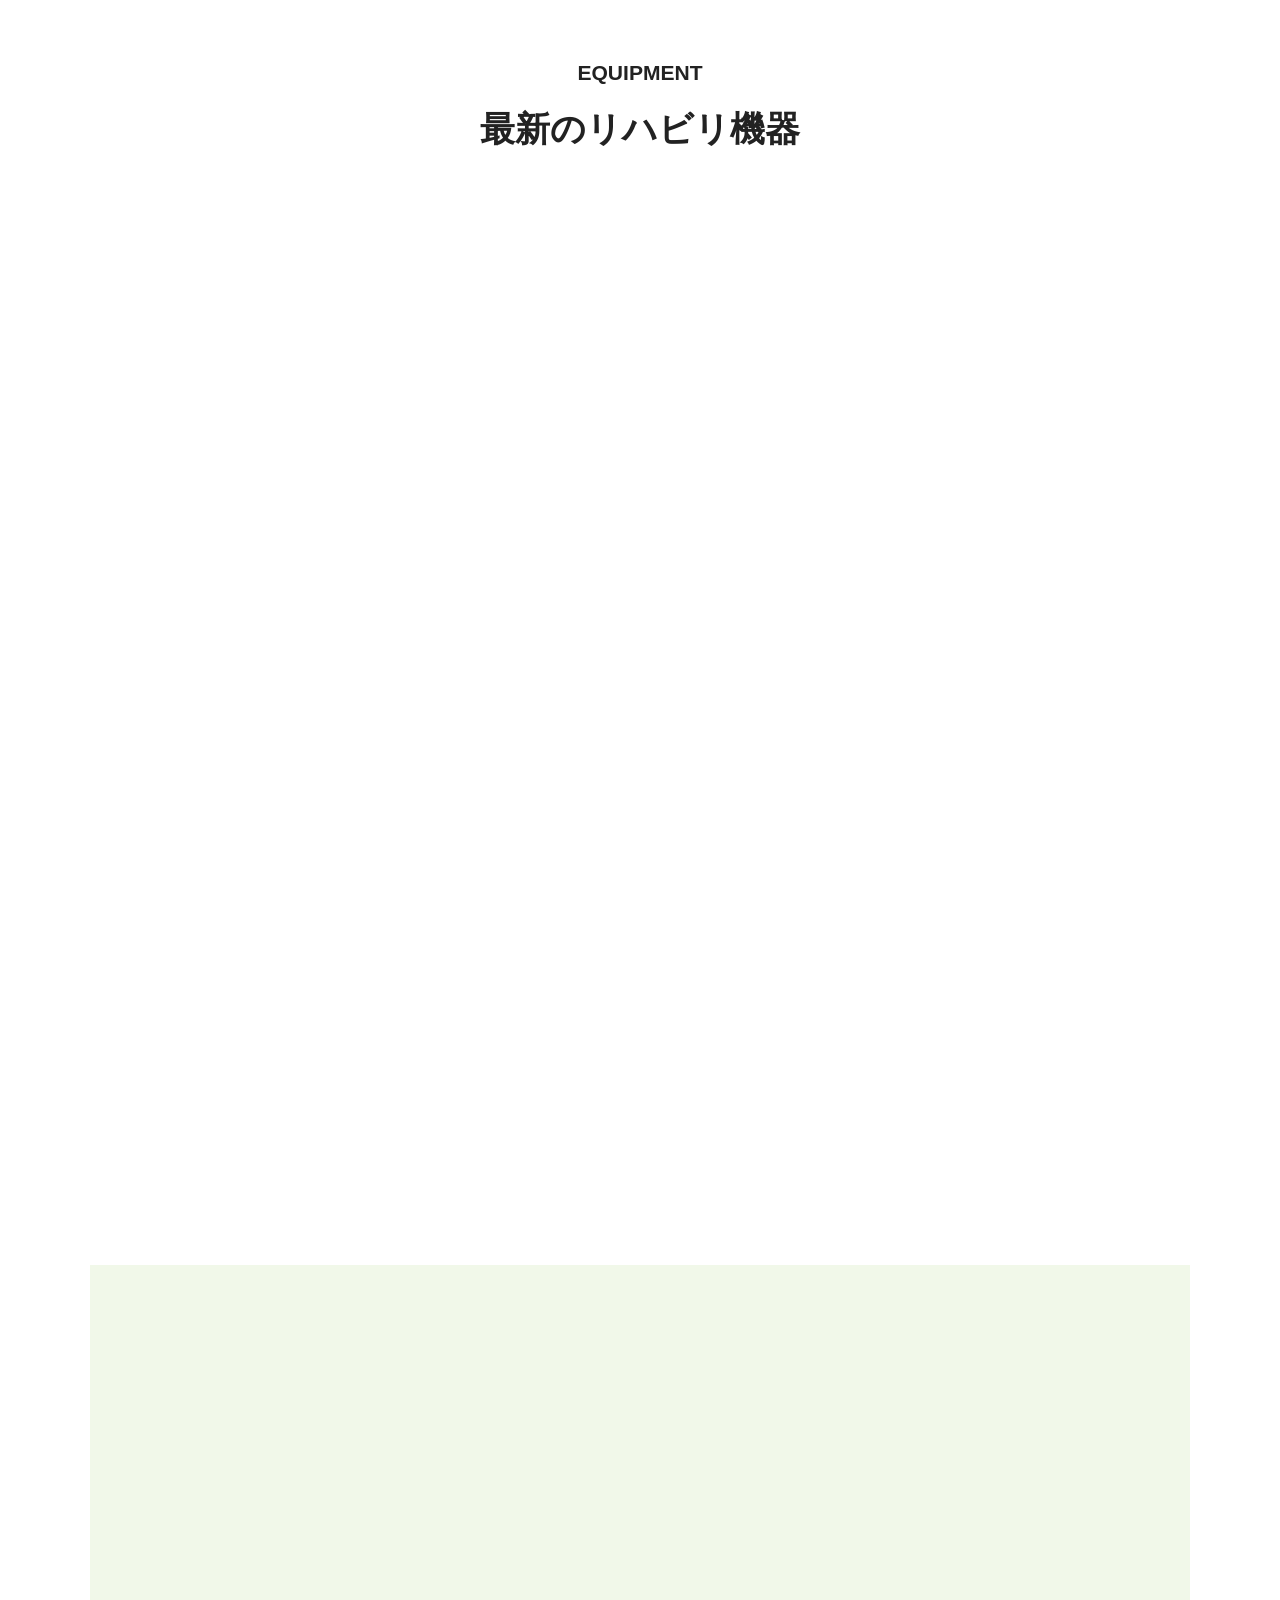
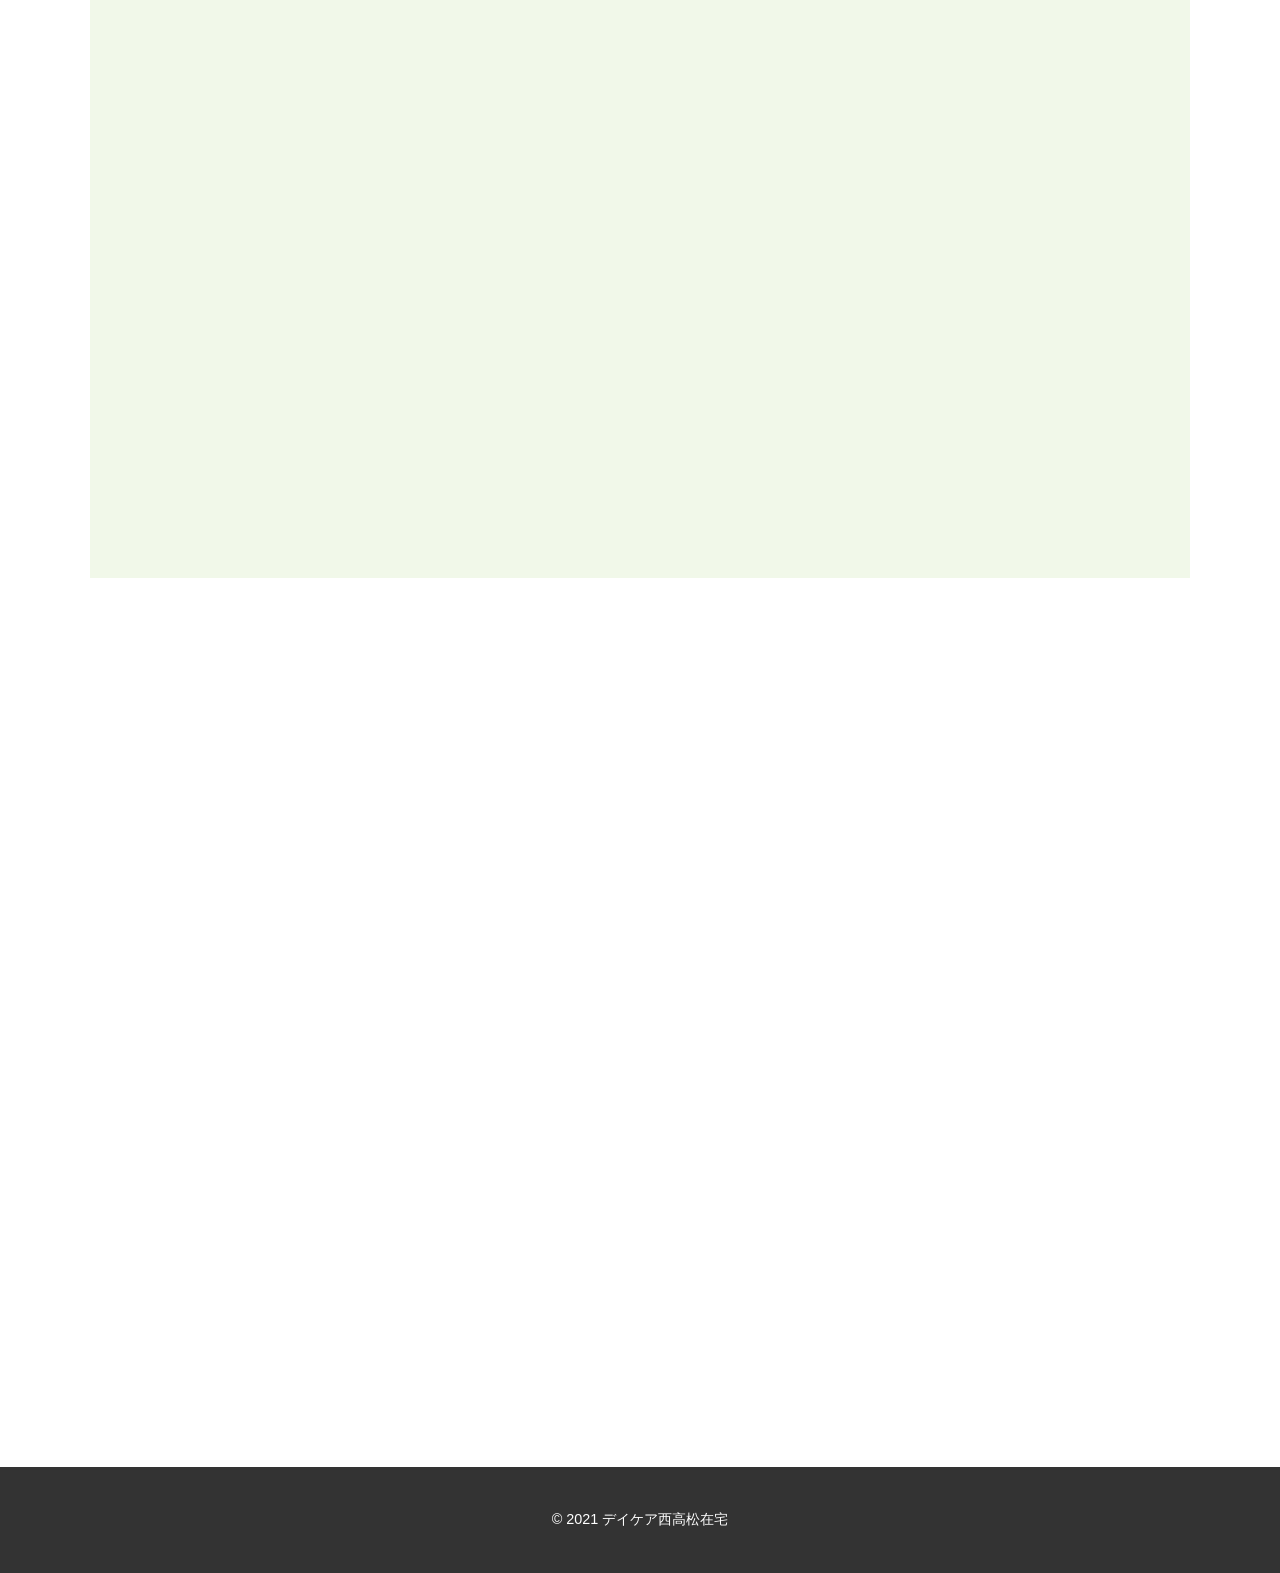
==== commit 5bac6155: "Add files via upload" ====
--- a/index.html
+++ b/index.html
@@ -19,29 +19,36 @@
             </div>
 
             <nav class="main-nav">
-            <ul>
-                <li><a href="#features">特徴</a></li>
-                <li><a href="#equipment">機器説明</a></li>
-                <li><a href="#schedule">時間</a></li>
-                <li><a href="contact.html" class="btn-contact-top">お問い合わせ</a></li>
-            </ul>
+                <ul>
+                    <li><a href="#features">特徴</a></li>
+                    <li><a href="#equipment">機器説明</a></li>
+                    <li><a href="#schedule">時間</a></li>
+                    <li><a href="contact.html">お問い合わせ</a></li>
+                </ul>
+            </nav>
         </div>
     </header>
 
     <main>
         <section class="hero">
             <div class="hero-slides">
-                <img src="hero1.jpg" class="slide active" alt="施設内景">
+                <img src="hero1.jpg" class="slide active" alt="施設内景1">
                 <img src="hero2.jpg" class="slide" alt="リハビリ風景">
+                <img src="hero3.jpg" class="slide" alt="施設内景2">
             </div>
             
-            <div class="hero-content">
-                <p class="hero-sub reveal">高松市のリハビリ特化型短時間デイケア</p>
+            <div class="hero-content reveal">
+                <p class="hero-sub">
+                    <span class="ib">高松市の</span><span class="ib">リハビリ特化型</span><span class="ib">短時間デイケア</span>
+                </p>
                 
-                <h1 class="reveal">短時間で集中して、<br>質の高いリハビリを。</h1>
-                
-                <div class="hero-badge reveal">
-                    ～利用者様全員に理学療法士・作業療法士による<br class="mobile-br">個別リハビリを提供～
+                <h2>
+                    <span class="ib">短時間で集中して、</span><br class="pc-only"><span class="ib">質の高いリハビリを。</span>
+                </h2>
+
+                <div class="hero-badge">
+                    <span class="ib">～利用者様全員に</span><span class="ib">理学療法士・</span><span class="ib">作業療法士による</span><br class="pc-only">
+                    <span class="ib">個別リハビリを提供～</span>
                 </div>
             </div>
         </section>
